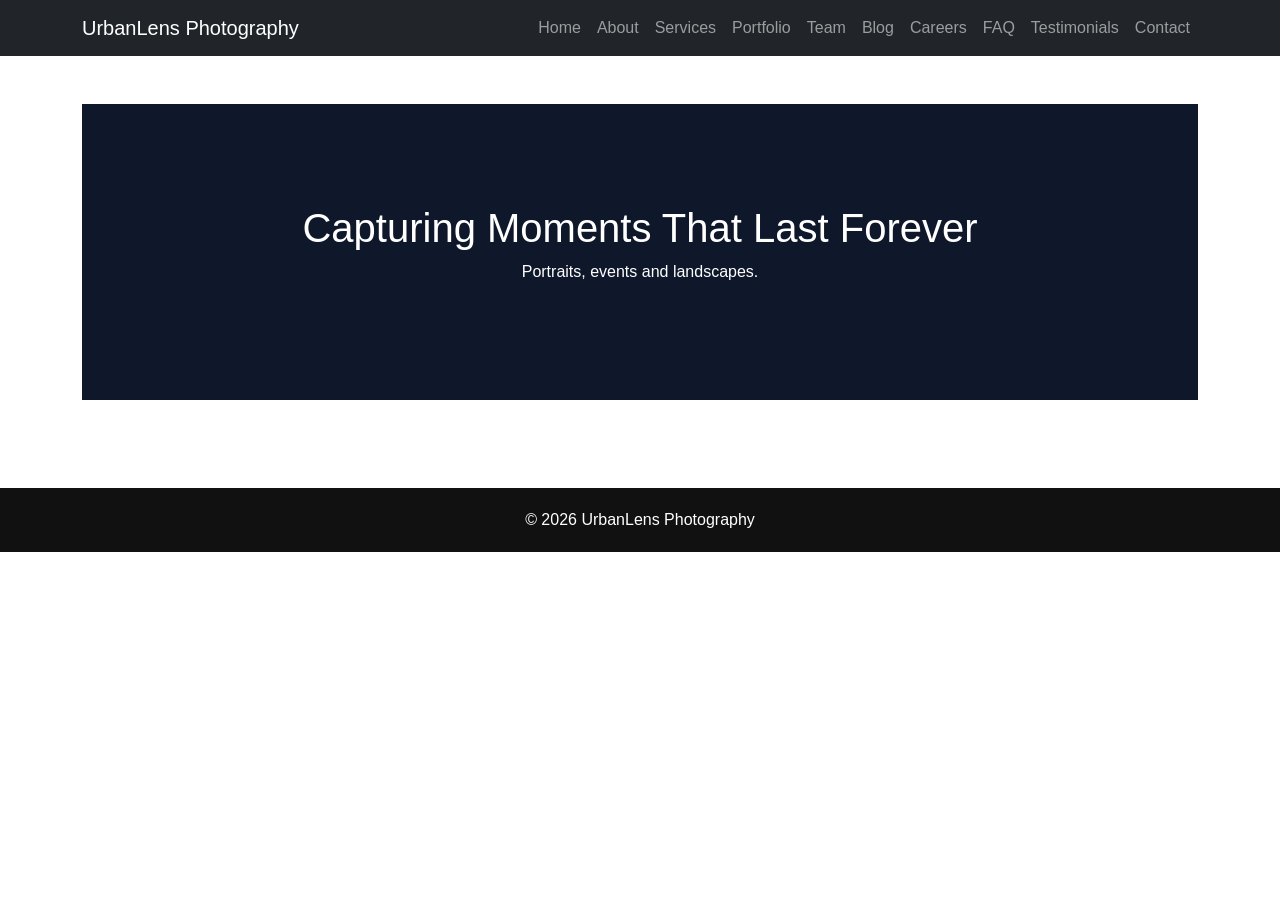
==== index.html @ 908db453 "Initial UrbanLens Photography project" ====
<!DOCTYPE html><html><head><meta charset='UTF-8'><meta name='viewport' content='width=device-width,initial-scale=1'>
<link href='https://cdn.jsdelivr.net/npm/bootstrap@5.3.3/dist/css/bootstrap.min.css' rel='stylesheet'>
<link rel='stylesheet' href='assets/css/style.css'><title>UrbanLens</title></head><body>
<nav class="navbar navbar-expand-lg navbar-dark bg-dark">
<div class="container">
<a class="navbar-brand" href="index.html">UrbanLens Photography</a>
<div class="navbar-nav">
<a class="nav-link" href="index.html">Home</a>
<a class="nav-link" href="about.html">About</a>
<a class="nav-link" href="services.html">Services</a>
<a class="nav-link" href="portfolio.html">Portfolio</a>
<a class="nav-link" href="team.html">Team</a>
<a class="nav-link" href="blog.html">Blog</a>
<a class="nav-link" href="careers.html">Careers</a>
<a class="nav-link" href="faq.html">FAQ</a>
<a class="nav-link" href="testimonials.html">Testimonials</a>
<a class="nav-link" href="contact.html">Contact</a>
</div></div></nav>
<main class='container py-5'><section class='hero'><h1>Capturing Moments That Last Forever</h1><p>Portraits, events and landscapes.</p></section></main><footer>© 2026 UrbanLens Photography</footer><script src='assets/js/main.js'></script></body></html>
---- assets/css/style.css ----
body{font-family:Arial,sans-serif;margin:0;padding:0}
.hero{background:#0f172a;color:#fff;padding:100px 20px;text-align:center}
footer{background:#111;color:#fff;padding:20px;text-align:center;margin-top:40px}
.card{margin-bottom:20px}
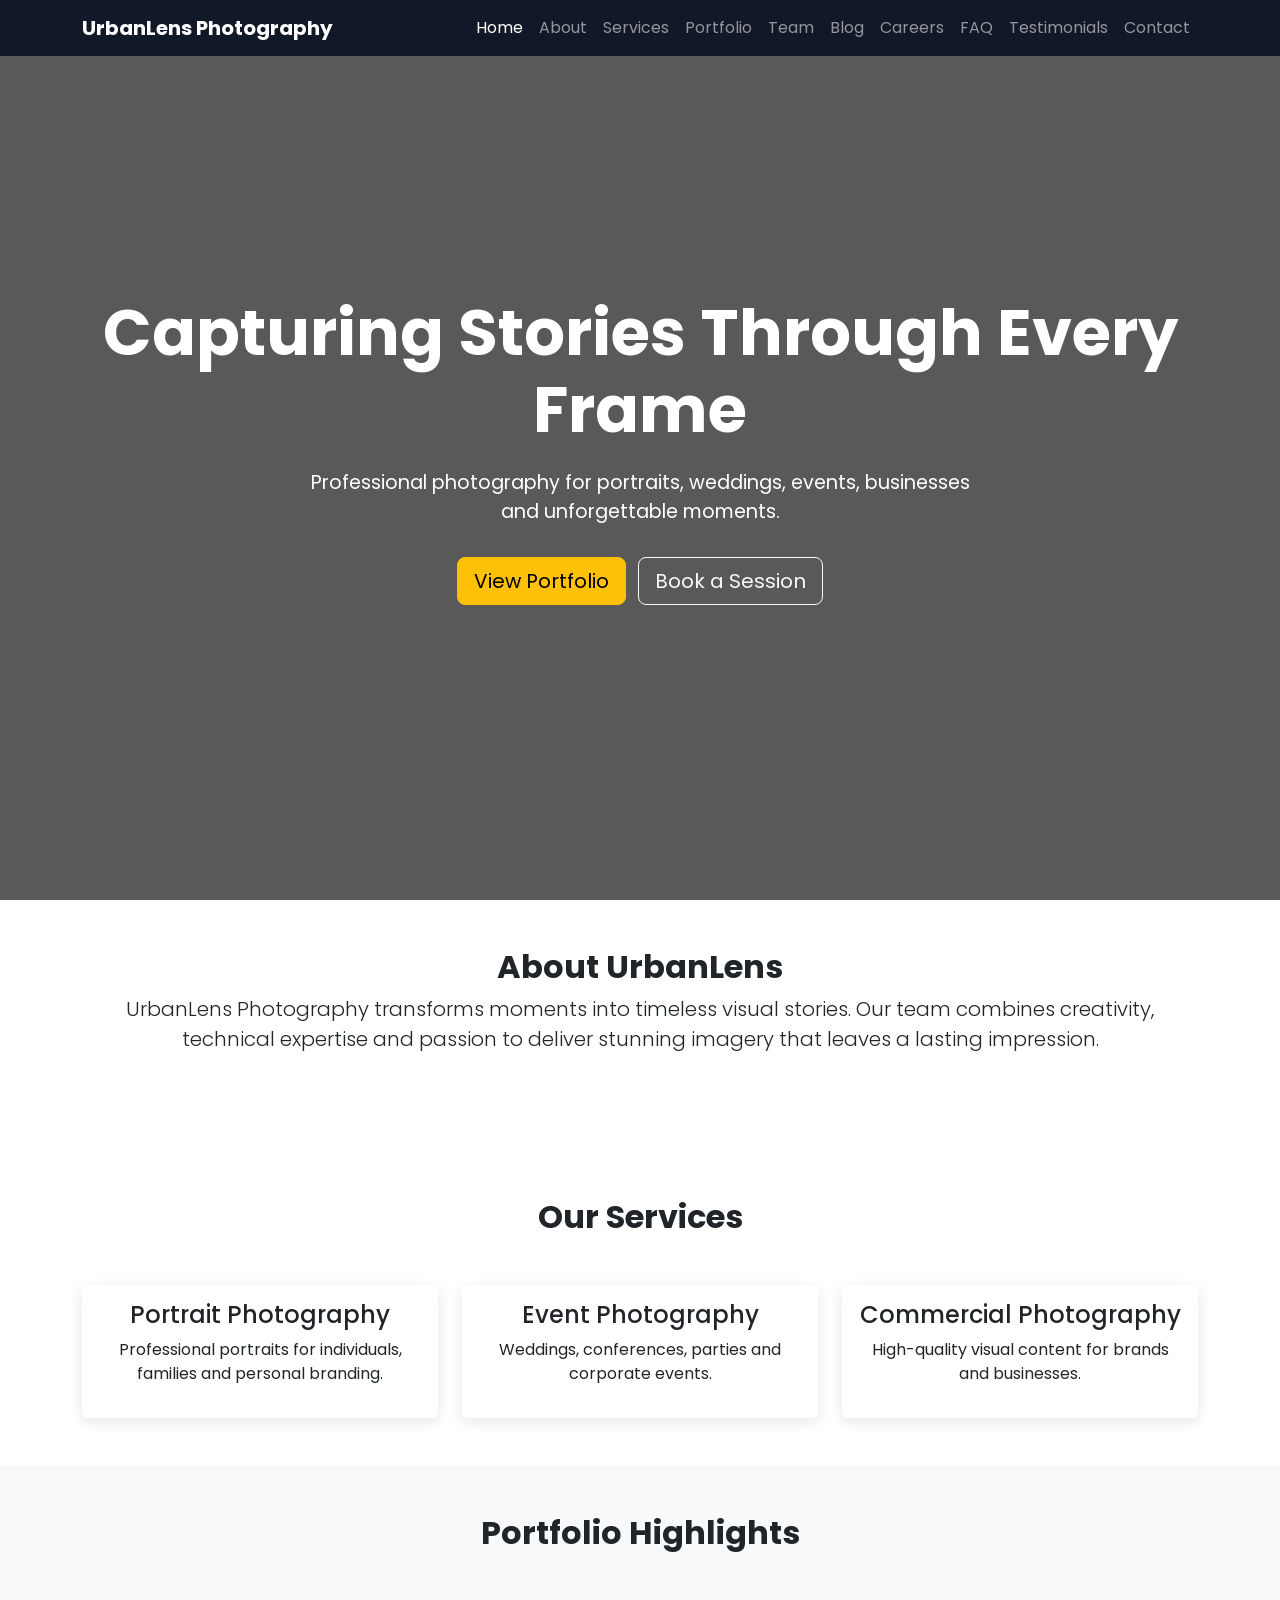
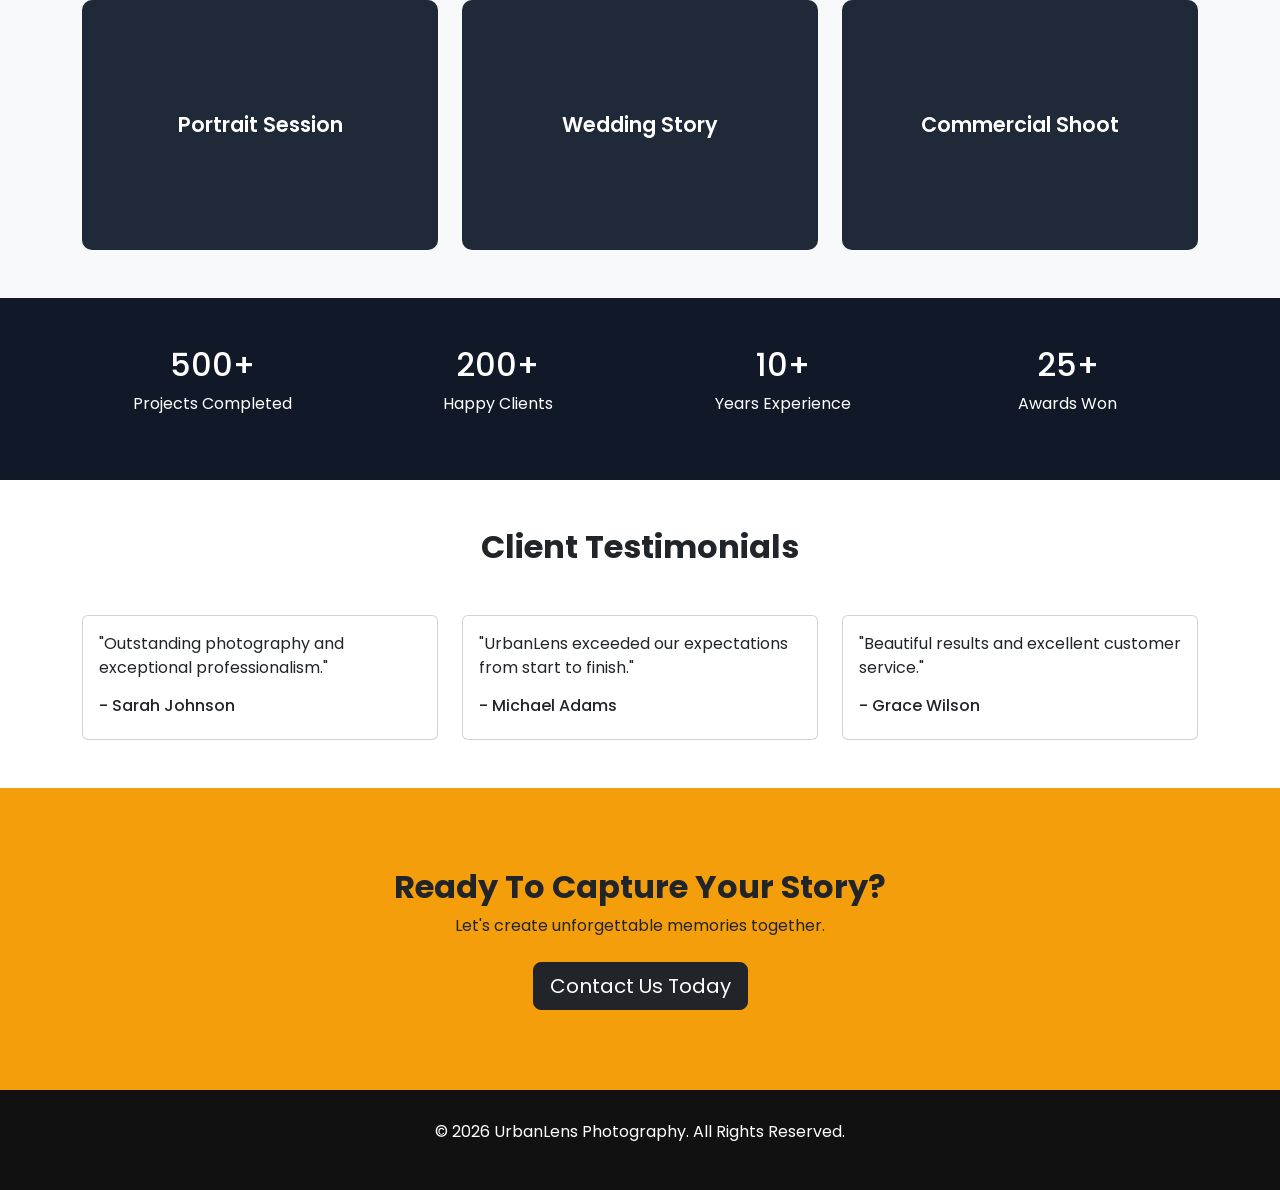
==== commit bd7ee7a2: "Upgrade homepage" ====
--- a/index.html
+++ b/index.html
@@ -1,19 +1,392 @@
-<!DOCTYPE html><html><head><meta charset='UTF-8'><meta name='viewport' content='width=device-width,initial-scale=1'>
-<link href='https://cdn.jsdelivr.net/npm/bootstrap@5.3.3/dist/css/bootstrap.min.css' rel='stylesheet'>
-<link rel='stylesheet' href='assets/css/style.css'><title>UrbanLens</title></head><body>
-<nav class="navbar navbar-expand-lg navbar-dark bg-dark">
-<div class="container">
-<a class="navbar-brand" href="index.html">UrbanLens Photography</a>
-<div class="navbar-nav">
-<a class="nav-link" href="index.html">Home</a>
-<a class="nav-link" href="about.html">About</a>
-<a class="nav-link" href="services.html">Services</a>
-<a class="nav-link" href="portfolio.html">Portfolio</a>
-<a class="nav-link" href="team.html">Team</a>
-<a class="nav-link" href="blog.html">Blog</a>
-<a class="nav-link" href="careers.html">Careers</a>
-<a class="nav-link" href="faq.html">FAQ</a>
-<a class="nav-link" href="testimonials.html">Testimonials</a>
-<a class="nav-link" href="contact.html">Contact</a>
-</div></div></nav>
-<main class='container py-5'><section class='hero'><h1>Capturing Moments That Last Forever</h1><p>Portraits, events and landscapes.</p></section></main><footer>© 2026 UrbanLens Photography</footer><script src='assets/js/main.js'></script></body></html>+<!DOCTYPE html>
+<html lang="en">
+<head>
+    <meta charset="UTF-8">
+    <meta name="viewport" content="width=device-width, initial-scale=1.0">
+
+    <title>UrbanLens Photography | Professional Photography Services</title>
+
+    <meta name="description" content="UrbanLens Photography provides professional portrait, event, commercial and landscape photography services.">
+    <meta name="keywords" content="Photography, Portraits, Events, Commercial Photography, UrbanLens">
+    <meta name="author" content="UrbanLens Photography">
+
+    <link href="https://cdn.jsdelivr.net/npm/bootstrap@5.3.3/dist/css/bootstrap.min.css" rel="stylesheet">
+
+    <link rel="stylesheet" href="assets/css/style.css">
+
+    <link href="https://fonts.googleapis.com/css2?family=Poppins:wght@300;400;500;600;700&display=swap" rel="stylesheet">
+</head>
+
+<body>
+
+    <!-- NAVBAR -->
+    <nav class="navbar navbar-expand-lg navbar-dark custom-navbar fixed-top">
+        <div class="container">
+
+            <a class="navbar-brand fw-bold" href="index.html">
+                UrbanLens Photography
+            </a>
+
+            <button class="navbar-toggler" type="button"
+                data-bs-toggle="collapse"
+                data-bs-target="#navbarNav">
+                <span class="navbar-toggler-icon"></span>
+            </button>
+
+            <div class="collapse navbar-collapse" id="navbarNav">
+
+                <ul class="navbar-nav ms-auto">
+
+                    <li class="nav-item">
+                        <a class="nav-link active" href="index.html">Home</a>
+                    </li>
+
+                    <li class="nav-item">
+                        <a class="nav-link" href="about.html">About</a>
+                    </li>
+
+                    <li class="nav-item">
+                        <a class="nav-link" href="services.html">Services</a>
+                    </li>
+
+                    <li class="nav-item">
+                        <a class="nav-link" href="portfolio.html">Portfolio</a>
+                    </li>
+
+                    <li class="nav-item">
+                        <a class="nav-link" href="team.html">Team</a>
+                    </li>
+
+                    <li class="nav-item">
+                        <a class="nav-link" href="blog.html">Blog</a>
+                    </li>
+
+                    <li class="nav-item">
+                        <a class="nav-link" href="careers.html">Careers</a>
+                    </li>
+
+                    <li class="nav-item">
+                        <a class="nav-link" href="faq.html">FAQ</a>
+                    </li>
+
+                    <li class="nav-item">
+                        <a class="nav-link" href="testimonials.html">Testimonials</a>
+                    </li>
+
+                    <li class="nav-item">
+                        <a class="nav-link" href="contact.html">Contact</a>
+                    </li>
+
+                </ul>
+
+            </div>
+        </div>
+    </nav>
+
+    <!-- HERO SECTION -->
+    <section class="hero-section">
+
+        <div class="container">
+
+            <div class="hero-content">
+
+                <h1>
+                    Capturing Stories Through Every Frame
+                </h1>
+
+                <p>
+                    Professional photography for portraits,
+                    weddings, events, businesses and unforgettable moments.
+                </p>
+
+                <a href="portfolio.html" class="btn btn-warning btn-lg me-2">
+                    View Portfolio
+                </a>
+
+                <a href="contact.html" class="btn btn-outline-light btn-lg">
+                    Book a Session
+                </a>
+
+            </div>
+
+        </div>
+
+    </section>
+
+    <!-- ABOUT PREVIEW -->
+    <section class="py-5">
+
+        <div class="container">
+
+            <div class="text-center mb-5">
+
+                <h2 class="fw-bold">About UrbanLens</h2>
+
+                <p class="lead">
+                    UrbanLens Photography transforms moments into timeless visual stories.
+                    Our team combines creativity, technical expertise and passion
+                    to deliver stunning imagery that leaves a lasting impression.
+                </p>
+
+            </div>
+
+        </div>
+
+    </section>
+
+    <!-- SERVICES -->
+    <section class="services-section py-5">
+
+        <div class="container">
+
+            <h2 class="text-center fw-bold mb-5">
+                Our Services
+            </h2>
+
+            <div class="row g-4">
+
+                <div class="col-md-4">
+
+                    <div class="card service-card h-100">
+
+                        <div class="card-body text-center">
+
+                            <h4>Portrait Photography</h4>
+
+                            <p>
+                                Professional portraits for individuals,
+                                families and personal branding.
+                            </p>
+
+                        </div>
+
+                    </div>
+
+                </div>
+
+                <div class="col-md-4">
+
+                    <div class="card service-card h-100">
+
+                        <div class="card-body text-center">
+
+                            <h4>Event Photography</h4>
+
+                            <p>
+                                Weddings, conferences,
+                                parties and corporate events.
+                            </p>
+
+                        </div>
+
+                    </div>
+
+                </div>
+
+                <div class="col-md-4">
+
+                    <div class="card service-card h-100">
+
+                        <div class="card-body text-center">
+
+                            <h4>Commercial Photography</h4>
+
+                            <p>
+                                High-quality visual content
+                                for brands and businesses.
+                            </p>
+
+                        </div>
+
+                    </div>
+
+                </div>
+
+            </div>
+
+        </div>
+
+    </section>
+
+    <!-- PORTFOLIO PREVIEW -->
+    <section class="py-5 bg-light">
+
+        <div class="container">
+
+            <h2 class="text-center fw-bold mb-5">
+                Portfolio Highlights
+            </h2>
+
+            <div class="row g-4">
+
+                <div class="col-md-4">
+                    <div class="portfolio-box">
+                        Portrait Session
+                    </div>
+                </div>
+
+                <div class="col-md-4">
+                    <div class="portfolio-box">
+                        Wedding Story
+                    </div>
+                </div>
+
+                <div class="col-md-4">
+                    <div class="portfolio-box">
+                        Commercial Shoot
+                    </div>
+                </div>
+
+            </div>
+
+        </div>
+
+    </section>
+
+    <!-- STATS -->
+    <section class="stats-section py-5">
+
+        <div class="container">
+
+            <div class="row text-center">
+
+                <div class="col-md-3">
+                    <h2>500+</h2>
+                    <p>Projects Completed</p>
+                </div>
+
+                <div class="col-md-3">
+                    <h2>200+</h2>
+                    <p>Happy Clients</p>
+                </div>
+
+                <div class="col-md-3">
+                    <h2>10+</h2>
+                    <p>Years Experience</p>
+                </div>
+
+                <div class="col-md-3">
+                    <h2>25+</h2>
+                    <p>Awards Won</p>
+                </div>
+
+            </div>
+
+        </div>
+
+    </section>
+
+    <!-- TESTIMONIALS -->
+    <section class="py-5">
+
+        <div class="container">
+
+            <h2 class="text-center fw-bold mb-5">
+                Client Testimonials
+            </h2>
+
+            <div class="row g-4">
+
+                <div class="col-md-4">
+
+                    <div class="card h-100">
+
+                        <div class="card-body">
+
+                            <p>
+                                "Outstanding photography and
+                                exceptional professionalism."
+                            </p>
+
+                            <h6>- Sarah Johnson</h6>
+
+                        </div>
+
+                    </div>
+
+                </div>
+
+                <div class="col-md-4">
+
+                    <div class="card h-100">
+
+                        <div class="card-body">
+
+                            <p>
+                                "UrbanLens exceeded our expectations
+                                from start to finish."
+                            </p>
+
+                            <h6>- Michael Adams</h6>
+
+                        </div>
+
+                    </div>
+
+                </div>
+
+                <div class="col-md-4">
+
+                    <div class="card h-100">
+
+                        <div class="card-body">
+
+                            <p>
+                                "Beautiful results and
+                                excellent customer service."
+                            </p>
+
+                            <h6>- Grace Wilson</h6>
+
+                        </div>
+
+                    </div>
+
+                </div>
+
+            </div>
+
+        </div>
+
+    </section>
+
+    <!-- CTA -->
+    <section class="cta-section">
+
+        <div class="container text-center">
+
+            <h2 class="fw-bold">
+                Ready To Capture Your Story?
+            </h2>
+
+            <p class="mb-4">
+                Let's create unforgettable memories together.
+            </p>
+
+            <a href="contact.html" class="btn btn-dark btn-lg">
+                Contact Us Today
+            </a>
+
+        </div>
+
+    </section>
+
+    <!-- FOOTER -->
+    <footer class="footer">
+
+        <div class="container text-center">
+
+            <p>
+                © 2026 UrbanLens Photography. All Rights Reserved.
+            </p>
+
+        </div>
+
+    </footer>
+
+    <script src="https://cdn.jsdelivr.net/npm/bootstrap@5.3.3/dist/js/bootstrap.bundle.min.js"></script>
+
+    <script src="assets/js/main.js"></script>
+
+</body>
+</html>
--- a/assets/css/style.css
+++ b/assets/css/style.css
@@ -1,5 +1,84 @@
+body{
+font-family:'Poppins',sans-serif;
+}
 
-body{font-family:Arial,sans-serif;margin:0;padding:0}
-.hero{background:#0f172a;color:#fff;padding:100px 20px;text-align:center}
-footer{background:#111;color:#fff;padding:20px;text-align:center;margin-top:40px}
-.card{margin-bottom:20px}
+.custom-navbar{
+background:#111827;
+}
+
+.hero-section{
+height:100vh;
+background:linear-gradient(rgba(0,0,0,.65),rgba(0,0,0,.65)),
+url('https://images.unsplash.com/photo-1492691527719-9d1e07e534b4?auto=format&fit=crop&w=1600&q=80');
+background-size:cover;
+background-position:center;
+display:flex;
+align-items:center;
+justify-content:center;
+text-align:center;
+color:white;
+}
+
+.hero-content h1{
+font-size:4rem;
+font-weight:700;
+margin-bottom:20px;
+}
+
+.hero-content p{
+font-size:1.2rem;
+max-width:700px;
+margin:auto;
+margin-bottom:30px;
+}
+
+.service-card{
+border:none;
+box-shadow:0 4px 15px rgba(0,0,0,.1);
+transition:.3s;
+}
+
+.service-card:hover{
+transform:translateY(-10px);
+}
+
+.portfolio-box{
+height:250px;
+background:#1f2937;
+color:white;
+display:flex;
+justify-content:center;
+align-items:center;
+font-size:1.3rem;
+font-weight:600;
+border-radius:10px;
+}
+
+.stats-section{
+background:#111827;
+color:white;
+}
+
+.cta-section{
+background:#f59e0b;
+padding:80px 20px;
+text-align:center;
+}
+
+.footer{
+background:#111;
+color:white;
+padding:30px;
+}
+
+@media(max-width:768px){
+
+.hero-content h1{
+font-size:2.5rem;
+}
+
+.hero-section{
+height:80vh;
+}
+
+}
